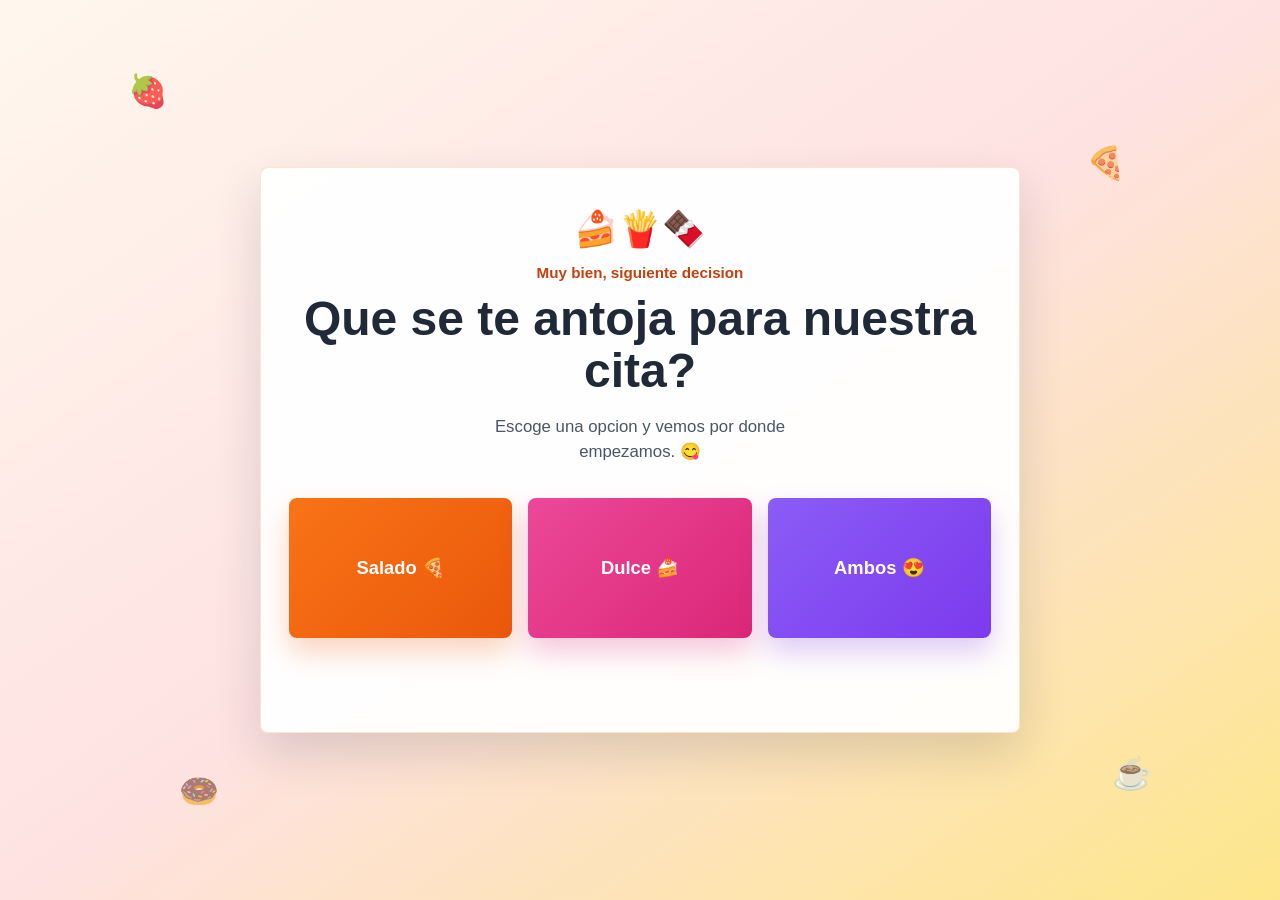
==== menu.html @ c44e8d7e "Upload files of proyect" ====
<!DOCTYPE html>
<html lang="es">
<head>
  <meta charset="UTF-8">
  <meta name="viewport" content="width=device-width, initial-scale=1.0">
  <title>Elige un plan rico</title>
  <link rel="stylesheet" href="menu.css">
</head>
<body>
  <div class="floating floating-1" aria-hidden="true">🍓</div>
  <div class="floating floating-2" aria-hidden="true">🍕</div>
  <div class="floating floating-3" aria-hidden="true">🍩</div>
  <div class="floating floating-4" aria-hidden="true">☕</div>

  <main class="page">
    <section class="panel" aria-labelledby="menu-title">
      <div class="hero-emoji" aria-hidden="true">🍰🍟🍫</div>
      <p class="eyebrow">Muy bien, siguiente decision</p>
      <h1 id="menu-title">Que se te antoja para nuestra cita?</h1>
      <p class="subtitle">Escoge una opcion y vemos por donde empezamos. 😋</p>

      <div class="options" role="list">
        <button class="option option-salty" type="button" data-choice="Salado">Salado 🍕</button>
        <button class="option option-sweet" type="button" data-choice="Dulce">Dulce 🍰</button>
        <button class="option option-both" type="button" data-choice="Ambos">Ambos 😍</button>
      </div>

      <p class="result" id="result" aria-live="polite"></p>
    </section>
  </main>

  <script src="menu.js"></script>
</body>
</html>
---- menu.css ----
* {
  box-sizing: border-box;
}

body {
  margin: 0;
  min-height: 100vh;
  font-family: Arial, Helvetica, sans-serif;
  background: linear-gradient(145deg, #fff7ed, #fee2e2 50%, #fde68a);
  color: #1f2937;
  overflow: hidden;
}

.page {
  min-height: 100vh;
  display: grid;
  place-items: center;
  padding: 24px;
}

.panel {
  width: min(100%, 760px);
  padding: 40px 28px;
  background: rgba(255, 255, 255, 0.95);
  border: 1px solid rgba(251, 146, 60, 0.24);
  border-radius: 8px;
  box-shadow: 0 20px 48px rgba(15, 23, 42, 0.14);
  text-align: center;
  animation: panel-in 0.7s ease;
}

.hero-emoji {
  font-size: 2.2rem;
  margin-bottom: 14px;
  animation: pulse 2.6s ease-in-out infinite;
}

.eyebrow {
  margin: 0 0 12px;
  color: #c2410c;
  font-size: 0.95rem;
  font-weight: 700;
}

h1 {
  margin: 0;
  font-size: clamp(2rem, 4vw, 3rem);
  line-height: 1.1;
}

.subtitle {
  margin: 16px auto 0;
  max-width: 36ch;
  font-size: 1.05rem;
  line-height: 1.5;
  color: #4b5563;
}

.options {
  display: grid;
  grid-template-columns: repeat(3, minmax(0, 1fr));
  gap: 16px;
  margin-top: 34px;
}

.option {
  min-height: 140px;
  border: 0;
  border-radius: 8px;
  padding: 20px 16px;
  font-size: 1.15rem;
  font-weight: 700;
  color: #ffffff;
  cursor: pointer;
  transition: transform 0.2s ease, box-shadow 0.2s ease, filter 0.2s ease;
}

.option:hover {
  transform: translateY(-4px) scale(1.02);
  filter: brightness(1.04);
}

.option-salty {
  background: linear-gradient(135deg, #f97316, #ea580c);
  box-shadow: 0 14px 28px rgba(234, 88, 12, 0.26);
}

.option-sweet {
  background: linear-gradient(135deg, #ec4899, #db2777);
  box-shadow: 0 14px 28px rgba(219, 39, 119, 0.26);
}

.option-both {
  background: linear-gradient(135deg, #8b5cf6, #7c3aed);
  box-shadow: 0 14px 28px rgba(124, 58, 237, 0.26);
}

.result {
  min-height: 32px;
  margin: 22px 0 0;
  font-size: 1.08rem;
  font-weight: 700;
  color: #9a3412;
}

.floating {
  position: fixed;
  font-size: 2rem;
  pointer-events: none;
  opacity: 0.75;
  animation: drift 8s linear infinite;
}

.floating-1 {
  top: 8%;
  left: 10%;
  animation-delay: 0s;
}

.floating-2 {
  top: 16%;
  right: 12%;
  animation-delay: 1.5s;
}

.floating-3 {
  bottom: 10%;
  left: 14%;
  animation-delay: 2.3s;
}

.floating-4 {
  bottom: 12%;
  right: 10%;
  animation-delay: 3.2s;
}

@keyframes panel-in {
  from {
    opacity: 0;
    transform: translateY(18px) scale(0.98);
  }
  to {
    opacity: 1;
    transform: translateY(0) scale(1);
  }
}

@keyframes drift {
  0%,
  100% {
    transform: translateY(0) rotate(0deg);
  }
  50% {
    transform: translateY(-18px) rotate(8deg);
  }
}

@keyframes pulse {
  0%,
  100% {
    transform: scale(1);
  }
  50% {
    transform: scale(1.08);
  }
}

@media (max-width: 720px) {
  .panel {
    padding: 32px 20px;
  }

  .options {
    grid-template-columns: 1fr;
  }

  .option {
    min-height: 88px;
  }

  .floating {
    font-size: 1.6rem;
  }
}
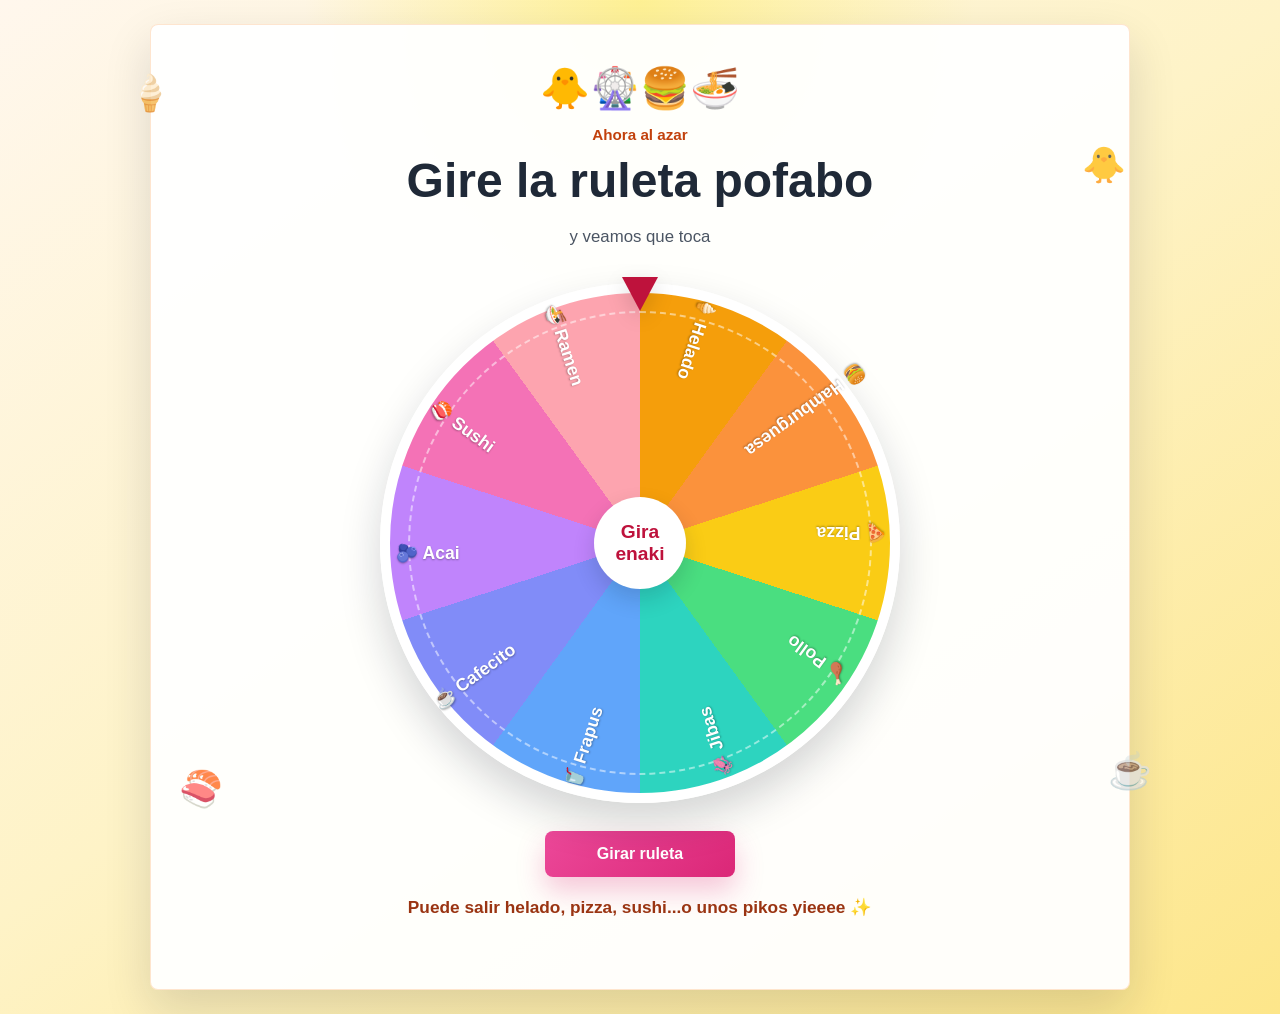
==== commit bc584092: "Update with the rulet" ====
--- a/menu.html
+++ b/menu.html
@@ -3,32 +3,58 @@
 <head>
   <meta charset="UTF-8">
   <meta name="viewport" content="width=device-width, initial-scale=1.0">
-  <title>Elige un plan rico</title>
-  <link rel="stylesheet" href="menu.css">
+  <title>Ruleta de la indecisión</title>
+  <link rel="stylesheet" href="menu.css?v=3">
 </head>
 <body>
-  <div class="floating floating-1" aria-hidden="true">🍓</div>
-  <div class="floating floating-2" aria-hidden="true">🍕</div>
-  <div class="floating floating-3" aria-hidden="true">🍩</div>
+  <div class="floating floating-1" aria-hidden="true">🍦</div>
+  <div class="floating floating-2" aria-hidden="true">🐥</div>
+  <div class="floating floating-3" aria-hidden="true">🍣</div>
   <div class="floating floating-4" aria-hidden="true">☕</div>
 
   <main class="page">
     <section class="panel" aria-labelledby="menu-title">
-      <div class="hero-emoji" aria-hidden="true">🍰🍟🍫</div>
-      <p class="eyebrow">Muy bien, siguiente decision</p>
-      <h1 id="menu-title">Que se te antoja para nuestra cita?</h1>
-      <p class="subtitle">Escoge una opcion y vemos por donde empezamos. 😋</p>
+      <div class="hero-emoji" aria-hidden="true">🐥🎡🍔🍜</div>
+      <p class="eyebrow">Ahora al azar</p>
+      <h1 id="menu-title">Gire la ruleta pofabo</h1>
+      <p class="subtitle">y veamos que toca</p>
 
-      <div class="options" role="list">
-        <button class="option option-salty" type="button" data-choice="Salado">Salado 🍕</button>
-        <button class="option option-sweet" type="button" data-choice="Dulce">Dulce 🍰</button>
-        <button class="option option-both" type="button" data-choice="Ambos">Ambos 😍</button>
+      <div class="roulette-layout">
+        <div class="wheel-wrap">
+          <div class="pointer" aria-hidden="true"></div>
+          <div class="wheel" id="wheel">
+            <div class="wheel-label" style="--i: 0;">🍦 Helado</div>
+            <div class="wheel-label" style="--i: 1;">🍔 Hamburguesa</div>
+            <div class="wheel-label" style="--i: 2;">🍕 Pizza</div>
+            <div class="wheel-label" style="--i: 3;">🍗 Pollo</div>
+            <div class="wheel-label" style="--i: 4;">🦑 Jibas</div>
+            <div class="wheel-label" style="--i: 5;">🥤 Frapus</div>
+            <div class="wheel-label" style="--i: 6;">☕ Cafecito</div>
+            <div class="wheel-label" style="--i: 7;">🫐 Acai</div>
+            <div class="wheel-label" style="--i: 8;">🍣 Sushi</div>
+            <div class="wheel-label" style="--i: 9;">🍜 Ramen</div>
+            <div class="wheel-center">Gira enaki</div>
+          </div>
+        </div>
       </div>
 
-      <p class="result" id="result" aria-live="polite"></p>
+      <button class="spin-button" id="spin-button" type="button">Girar ruleta</button>
+      <p class="result" id="result" aria-live="polite">Puede salir helado, pizza, sushi...o unos pikos yieeee ✨</p>
     </section>
   </main>
 
-  <script src="menu.js"></script>
+  <div class="modal-backdrop hidden" id="result-modal" aria-hidden="true">
+    <section class="modal" aria-labelledby="modal-title" aria-modal="true" role="dialog">
+      <div class="modal-emoji" aria-hidden="true">🎉🍽️💖</div>
+      <h2 id="modal-title">YEEEIIIII</h2>
+      <p class="modal-text" id="modal-text"></p>
+      <div class="modal-actions">
+        <button class="modal-button modal-button-primary" id="modal-close" type="button">Aceptar</button>
+        <button class="modal-button modal-button-secondary" id="modal-spin-again" type="button">Girar otra vez</button>
+      </div>
+    </section>
+  </div>
+
+  <script src="menu.js?v=3"></script>
 </body>
 </html>
--- a/menu.css
+++ b/menu.css
@@ -6,9 +6,11 @@
   margin: 0;
   min-height: 100vh;
   font-family: Arial, Helvetica, sans-serif;
-  background: linear-gradient(145deg, #fff7ed, #fee2e2 50%, #fde68a);
+  background:
+    radial-gradient(circle at top, rgba(254, 240, 138, 0.88), transparent 28%),
+    linear-gradient(145deg, #fff7ed, #fef3c7 48%, #fde68a);
   color: #1f2937;
-  overflow: hidden;
+  overflow-x: hidden;
 }
 
 .page {
@@ -19,7 +21,7 @@
 }
 
 .panel {
-  width: min(100%, 760px);
+  width: min(100%, 980px);
   padding: 40px 28px;
   background: rgba(255, 255, 255, 0.95);
   border: 1px solid rgba(251, 146, 60, 0.24);
@@ -30,7 +32,7 @@
 }
 
 .hero-emoji {
-  font-size: 2.2rem;
+  font-size: 2.5rem;
   margin-bottom: 14px;
   animation: pulse 2.6s ease-in-out infinite;
 }
@@ -50,62 +52,220 @@
 
 .subtitle {
   margin: 16px auto 0;
-  max-width: 36ch;
+  max-width: 40ch;
   font-size: 1.05rem;
   line-height: 1.5;
   color: #4b5563;
 }
 
-.options {
+.roulette-layout {
+  display: flex;
+  justify-content: center;
+  margin-top: 34px;
+}
+
+.wheel-wrap {
+  position: relative;
+  width: min(100%, 520px);
+  margin: 0 auto;
+}
+
+.pointer {
+  position: absolute;
+  top: -6px;
+  left: 50%;
+  transform: translateX(-50%);
+  width: 0;
+  height: 0;
+  border-left: 18px solid transparent;
+  border-right: 18px solid transparent;
+  border-top: 34px solid #be123c;
+  z-index: 2;
+  filter: drop-shadow(0 8px 10px rgba(0, 0, 0, 0.15));
+}
+
+.wheel {
+  position: relative;
+  width: 100%;
+  height: min(520px, 88vw);
+  min-height: 360px;
+  max-height: 520px;
+  border-radius: 50%;
+  border: 10px solid #ffffff;
+  box-shadow: 0 20px 42px rgba(15, 23, 42, 0.18);
+  transition: transform 5.2s cubic-bezier(0.16, 1, 0.3, 1);
+  background:
+    conic-gradient(
+      #f59e0b 0deg 36deg,
+      #fb923c 36deg 72deg,
+      #facc15 72deg 108deg,
+      #4ade80 108deg 144deg,
+      #2dd4bf 144deg 180deg,
+      #60a5fa 180deg 216deg,
+      #818cf8 216deg 252deg,
+      #c084fc 252deg 288deg,
+      #f472b6 288deg 324deg,
+      #fda4af 324deg 360deg
+    );
+}
+
+.wheel::before {
+  content: "";
+  position: absolute;
+  inset: 18px;
+  border-radius: 50%;
+  border: 2px dashed rgba(255, 255, 255, 0.5);
+}
+
+.wheel-label {
+  position: absolute;
+  left: 50%;
+  top: 50%;
+  width: 148px;
+  margin-left: -74px;
+  text-align: center;
+  transform-origin: 50% 0;
+  transform:
+    rotate(calc(var(--i) * 36deg + 18deg))
+    translateY(-212px)
+    rotate(90deg);
+  color: #ffffff;
+  font-size: 1.1rem;
+  font-weight: 700;
+  line-height: 1.15;
+  text-shadow: 0 1px 2px rgba(0, 0, 0, 0.32);
+  z-index: 1;
+}
+
+.wheel-center {
+  position: absolute;
+  inset: 50%;
+  width: 92px;
+  height: 92px;
+  margin-left: -46px;
+  margin-top: -46px;
   display: grid;
-  grid-template-columns: repeat(3, minmax(0, 1fr));
-  gap: 16px;
-  margin-top: 34px;
-}
-
-.option {
-  min-height: 140px;
+  place-items: center;
+  border-radius: 50%;
+  background: #ffffff;
+  color: #be123c;
+  font-size: 1.2rem;
+  font-weight: 700;
+  box-shadow: 0 10px 22px rgba(15, 23, 42, 0.16);
+}
+
+.spin-button {
+  min-width: 190px;
+  padding: 14px 24px;
   border: 0;
   border-radius: 8px;
-  padding: 20px 16px;
-  font-size: 1.15rem;
-  font-weight: 700;
+  background: linear-gradient(135deg, #ec4899, #db2777);
   color: #ffffff;
+  font-size: 1rem;
+  font-weight: 700;
   cursor: pointer;
-  transition: transform 0.2s ease, box-shadow 0.2s ease, filter 0.2s ease;
-}
-
-.option:hover {
-  transform: translateY(-4px) scale(1.02);
+  box-shadow: 0 14px 28px rgba(219, 39, 119, 0.26);
+  transition: transform 0.18s ease, filter 0.18s ease;
+  margin-top: 28px;
+}
+
+.spin-button:hover {
+  transform: translateY(-2px) scale(1.02);
   filter: brightness(1.04);
 }
 
-.option-salty {
-  background: linear-gradient(135deg, #f97316, #ea580c);
-  box-shadow: 0 14px 28px rgba(234, 88, 12, 0.26);
-}
-
-.option-sweet {
+.spin-button:disabled {
+  cursor: not-allowed;
+  opacity: 0.7;
+}
+
+.result {
+  min-height: 54px;
+  margin: 18px 0 0;
+  font-size: 1.08rem;
+  font-weight: 700;
+  line-height: 1.4;
+  color: #9a3412;
+}
+
+.modal-backdrop {
+  position: fixed;
+  inset: 0;
+  display: grid;
+  place-items: center;
+  padding: 24px;
+  background: rgba(15, 23, 42, 0.45);
+  z-index: 20;
+}
+
+.modal-backdrop.hidden {
+  display: none;
+}
+
+.modal {
+  width: min(100%, 420px);
+  padding: 28px 24px;
+  border-radius: 8px;
+  background: #ffffff;
+  text-align: center;
+  box-shadow: 0 24px 50px rgba(15, 23, 42, 0.25);
+  animation: modal-in 0.25s ease;
+}
+
+.modal-emoji {
+  font-size: 2rem;
+}
+
+.modal h2 {
+  margin: 12px 0 0;
+  font-size: 1.8rem;
+  line-height: 1.1;
+}
+
+.modal-text {
+  margin: 14px 0 0;
+  color: #4b5563;
+  font-size: 1.02rem;
+  line-height: 1.5;
+}
+
+.modal-actions {
+  display: flex;
+  gap: 12px;
+  justify-content: center;
+  margin-top: 22px;
+}
+
+.modal-button {
+  min-width: 130px;
+  padding: 12px 18px;
+  border: 0;
+  border-radius: 8px;
+  font-size: 0.95rem;
+  font-weight: 700;
+  cursor: pointer;
+  transition: transform 0.18s ease, filter 0.18s ease;
+}
+
+.modal-button:hover {
+  transform: translateY(-1px);
+  filter: brightness(1.03);
+}
+
+.modal-button-primary {
   background: linear-gradient(135deg, #ec4899, #db2777);
-  box-shadow: 0 14px 28px rgba(219, 39, 119, 0.26);
-}
-
-.option-both {
-  background: linear-gradient(135deg, #8b5cf6, #7c3aed);
-  box-shadow: 0 14px 28px rgba(124, 58, 237, 0.26);
-}
-
-.result {
-  min-height: 32px;
-  margin: 22px 0 0;
-  font-size: 1.08rem;
-  font-weight: 700;
+  color: #ffffff;
+}
+
+.modal-button-secondary {
+  background: #fff7ed;
   color: #9a3412;
+  border: 1px solid #fdba74;
 }
 
 .floating {
   position: fixed;
-  font-size: 2rem;
+  font-size: 2.2rem;
   pointer-events: none;
   opacity: 0.75;
   animation: drift 8s linear infinite;
@@ -166,20 +326,55 @@
   }
 }
 
-@media (max-width: 720px) {
+@keyframes modal-in {
+  from {
+    opacity: 0;
+    transform: translateY(10px) scale(0.96);
+  }
+  to {
+    opacity: 1;
+    transform: translateY(0) scale(1);
+  }
+}
+
+@media (max-width: 820px) {
+  .wheel-wrap {
+    width: min(100%, 460px);
+  }
+}
+
+@media (max-width: 560px) {
   .panel {
     padding: 32px 20px;
   }
 
-  .options {
-    grid-template-columns: 1fr;
-  }
-
-  .option {
-    min-height: 88px;
-  }
-
   .floating {
     font-size: 1.6rem;
   }
-}
+
+  .modal-actions {
+    flex-direction: column;
+  }
+
+  .wheel {
+    min-height: 300px;
+  }
+
+  .wheel-label {
+    width: 104px;
+    margin-left: -52px;
+    transform:
+      rotate(calc(var(--i) * 36deg + 18deg))
+      translateY(-145px)
+      rotate(90deg);
+    font-size: 1.25rem;
+  }
+
+  .wheel-center {
+    width: 78px;
+    height: 78px;
+    margin-left: -39px;
+    margin-top: -39px;
+    font-size: 1rem;
+  }
+}
